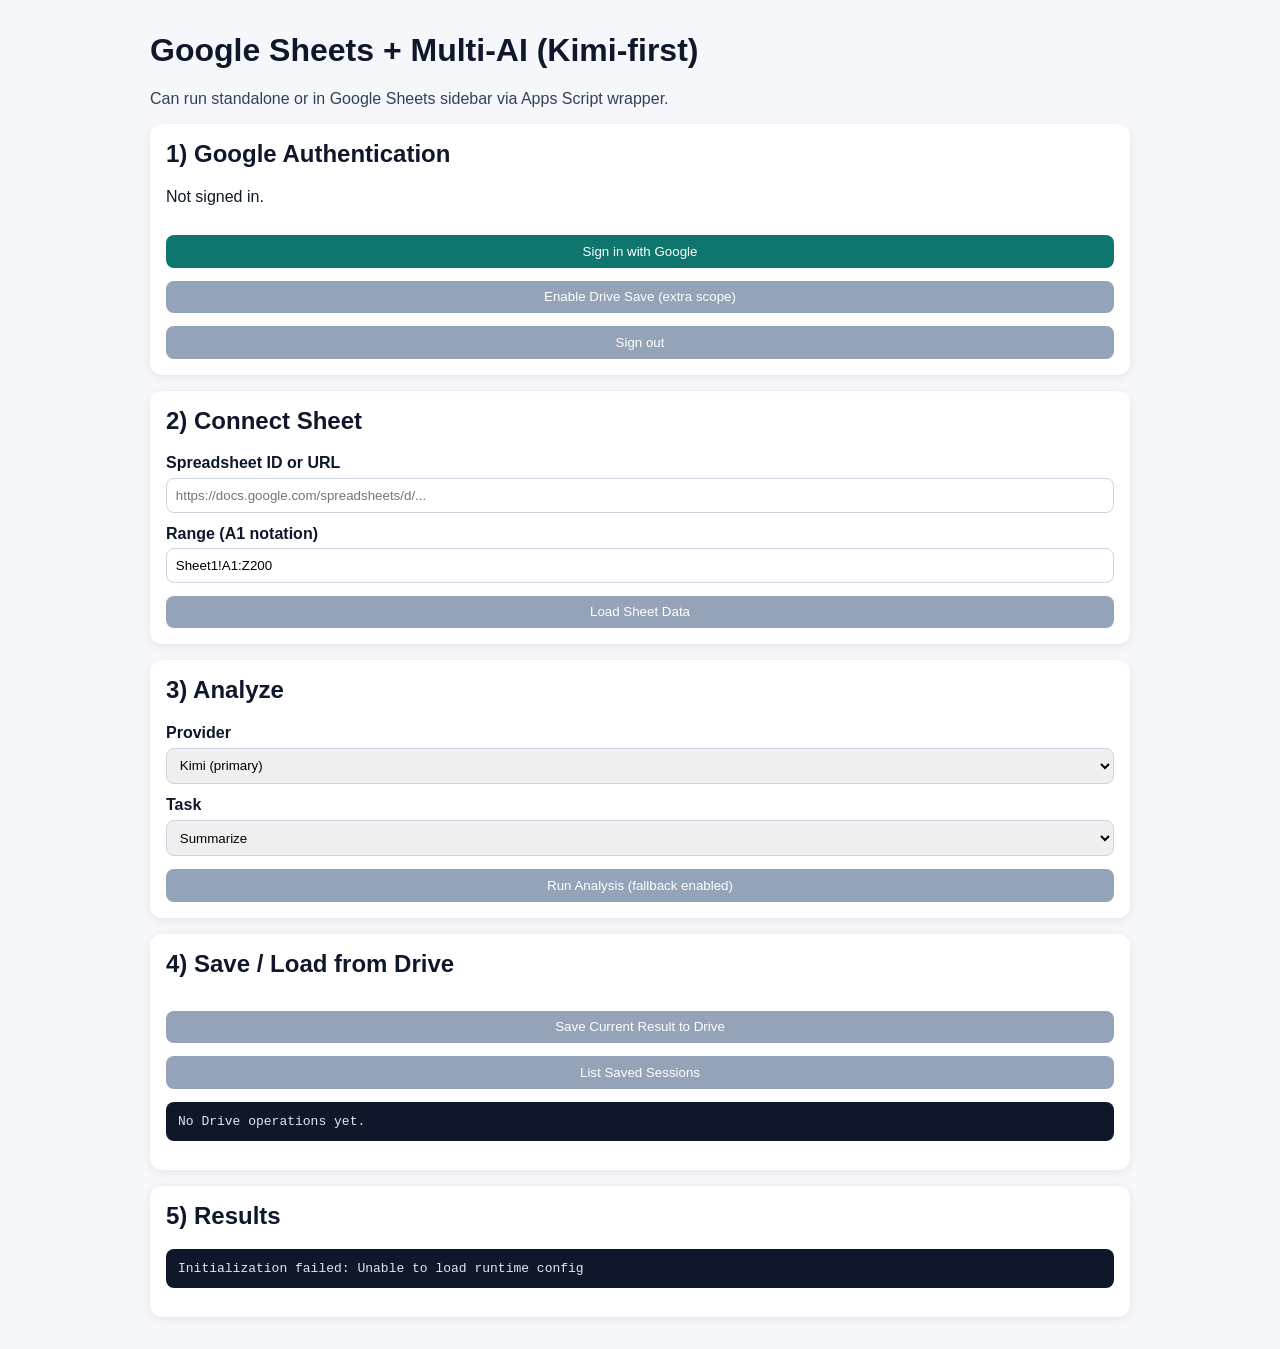
==== static/index.html @ 39331670 "Implement sidebar, Drive persistence, provider fallback, and CI deploy" ====
<!doctype html>
<html lang="en">
  <head>
    <meta charset="UTF-8" />
    <meta name="viewport" content="width=device-width, initial-scale=1.0" />
    <title>Multi-AI Google Sheets Integration</title>
    <link rel="stylesheet" href="/static/styles.css" />
    <script src="https://accounts.google.com/gsi/client" async defer></script>
    <script src="https://apis.google.com/js/api.js" async defer></script>
  </head>
  <body>
    <main class="container">
      <h1>Google Sheets + Multi-AI (Kimi-first)</h1>
      <p class="hint">Can run standalone or in Google Sheets sidebar via Apps Script wrapper.</p>

      <section class="panel" id="auth-panel">
        <h2>1) Google Authentication</h2>
        <p id="auth-status">Not signed in.</p>
        <button id="sign-in-btn">Sign in with Google</button>
        <button id="sign-in-drive-btn" disabled>Enable Drive Save (extra scope)</button>
        <button id="sign-out-btn" disabled>Sign out</button>
      </section>

      <section class="panel" id="sheet-panel">
        <h2>2) Connect Sheet</h2>
        <label>Spreadsheet ID or URL</label>
        <input id="spreadsheet-input" placeholder="https://docs.google.com/spreadsheets/d/..." />
        <label>Range (A1 notation)</label>
        <input id="range-input" value="Sheet1!A1:Z200" />
        <button id="load-sheet-btn" disabled>Load Sheet Data</button>
      </section>

      <section class="panel" id="analysis-panel">
        <h2>3) Analyze</h2>
        <label>Provider</label>
        <select id="provider-select">
          <option value="kimi">Kimi (primary)</option>
          <option value="openai">OpenAI</option>
        </select>
        <label>Task</label>
        <select id="task-select">
          <option value="summarize">Summarize</option>
          <option value="find anomalies">Find anomalies</option>
          <option value="categorize rows">Categorize rows</option>
        </select>
        <button id="analyze-btn" disabled>Run Analysis (fallback enabled)</button>
      </section>

      <section class="panel" id="drive-panel">
        <h2>4) Save / Load from Drive</h2>
        <button id="save-drive-btn" disabled>Save Current Result to Drive</button>
        <button id="list-drive-btn" disabled>List Saved Sessions</button>
        <pre id="drive-output">No Drive operations yet.</pre>
      </section>

      <section class="panel" id="results-panel">
        <h2>5) Results</h2>
        <pre id="results-output">No results yet.</pre>
      </section>
    </main>

    <script type="module" src="/static/js/main.js"></script>
  </body>
</html>
---- static/styles.css ----
:root {
  color-scheme: light;
  font-family: Inter, -apple-system, BlinkMacSystemFont, "Segoe UI", sans-serif;
}

body {
  margin: 0;
  background: #f5f7fb;
  color: #0f172a;
}

.container {
  max-width: 980px;
  margin: 2rem auto;
  padding: 0 1rem;
}

.panel {
  background: #fff;
  border-radius: 12px;
  padding: 1rem;
  margin-bottom: 1rem;
  box-shadow: 0 2px 10px rgba(2, 6, 23, 0.08);
}

h1, h2 {
  margin-top: 0;
}

label {
  display: block;
  margin-top: 0.75rem;
  font-weight: 600;
}

input, select, button {
  width: 100%;
  padding: 0.55rem;
  margin-top: 0.35rem;
  border: 1px solid #cbd5e1;
  border-radius: 8px;
  box-sizing: border-box;
}

button {
  cursor: pointer;
  background: #0f766e;
  color: #fff;
  border: 0;
  margin-top: 0.8rem;
}

button[disabled] {
  cursor: not-allowed;
  background: #94a3b8;
}

pre {
  background: #0f172a;
  color: #e2e8f0;
  padding: 0.75rem;
  border-radius: 8px;
  white-space: pre-wrap;
}

.hint {
  color: #334155;
  margin-bottom: 1rem;
}
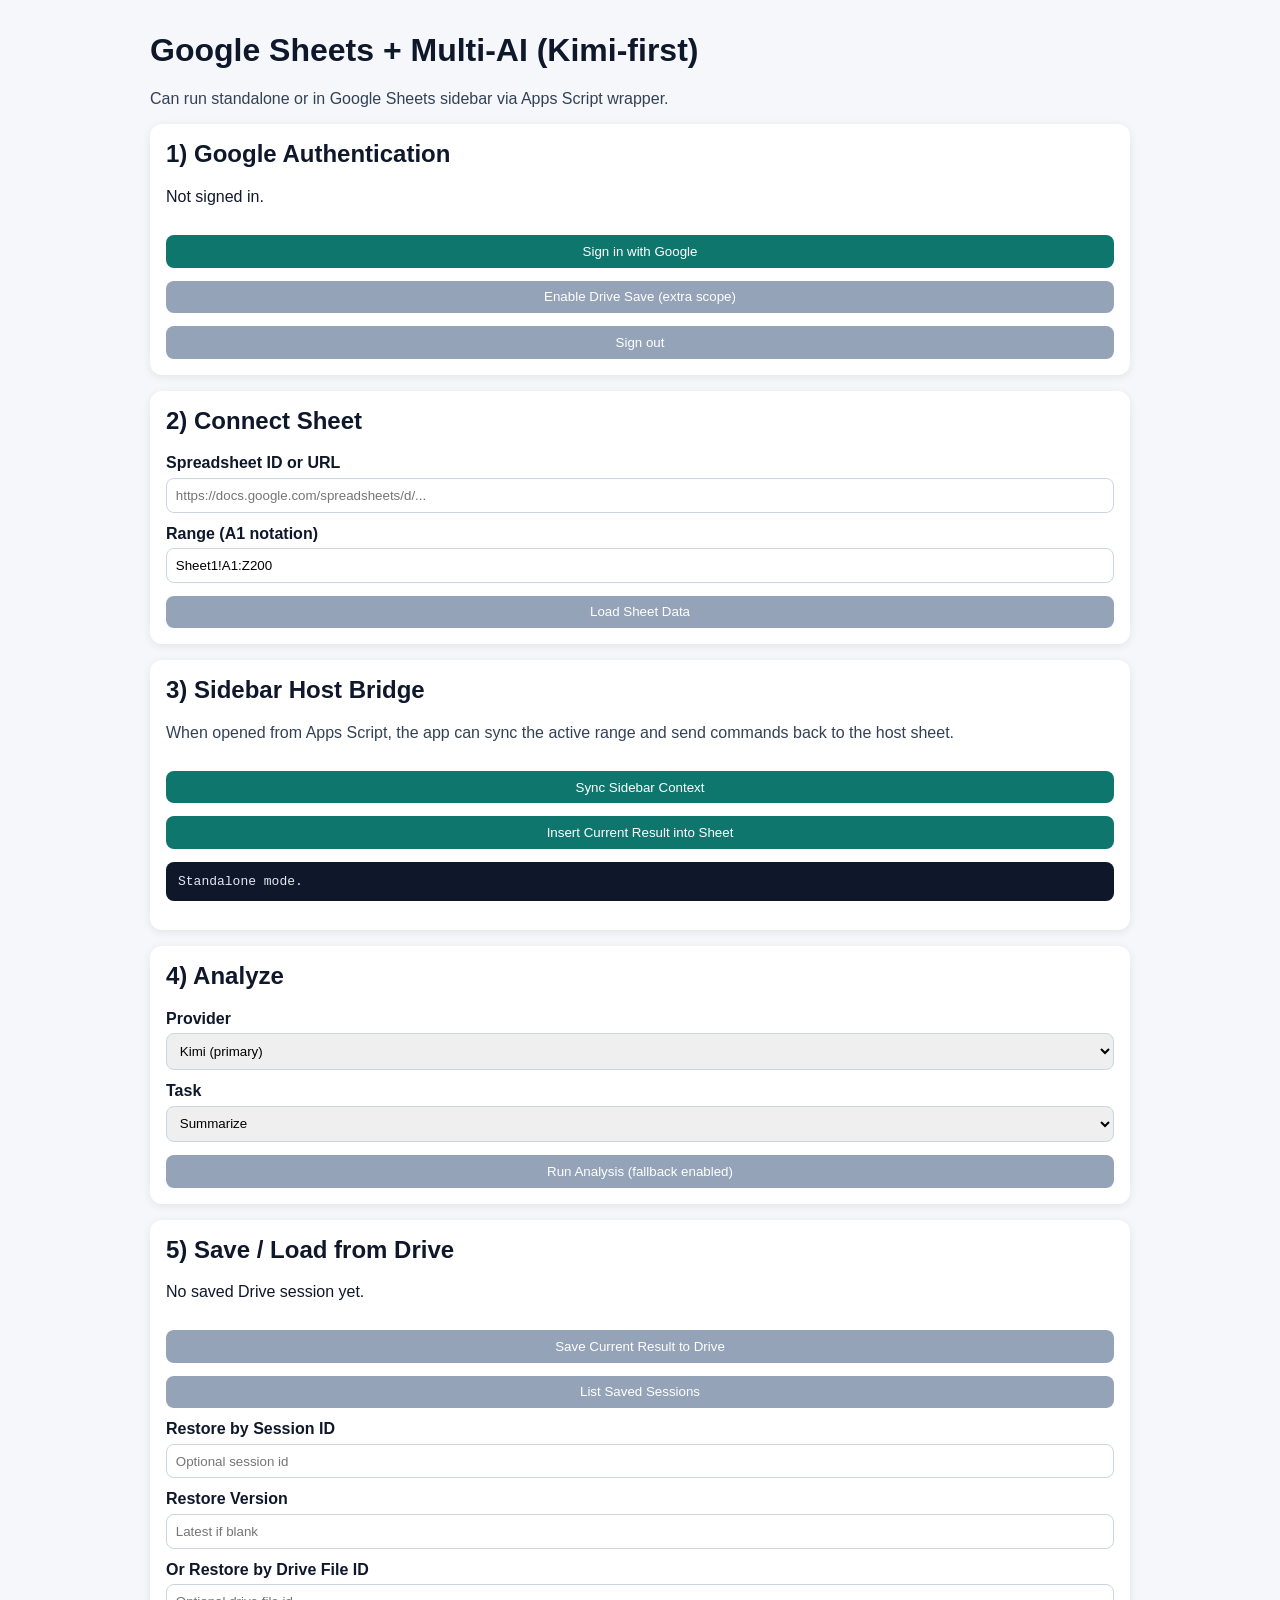
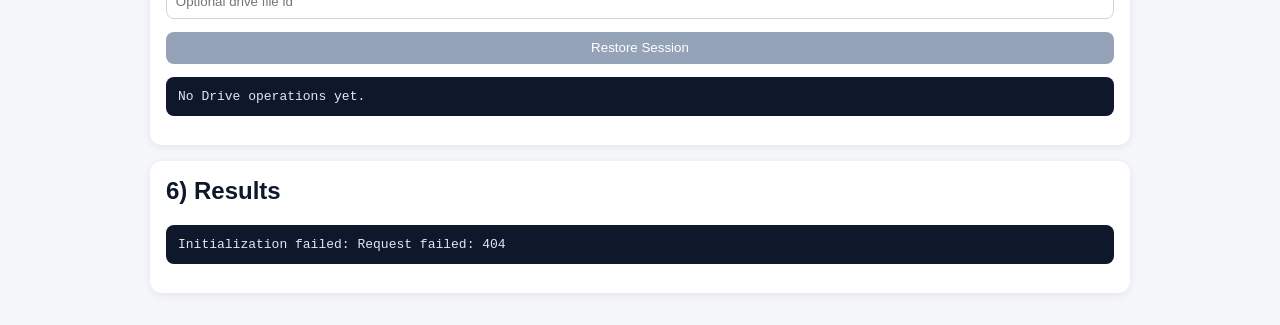
==== commit 5d897f2b: "Harden backend flows and deployment pipeline" ====
--- a/static/index.html
+++ b/static/index.html
@@ -30,8 +30,16 @@
         <button id="load-sheet-btn" disabled>Load Sheet Data</button>
       </section>
 
+      <section class="panel" id="host-panel">
+        <h2>3) Sidebar Host Bridge</h2>
+        <p class="hint">When opened from Apps Script, the app can sync the active range and send commands back to the host sheet.</p>
+        <button id="sync-sidebar-btn">Sync Sidebar Context</button>
+        <button id="insert-result-btn">Insert Current Result into Sheet</button>
+        <pre id="host-output">Standalone mode.</pre>
+      </section>
+
       <section class="panel" id="analysis-panel">
-        <h2>3) Analyze</h2>
+        <h2>4) Analyze</h2>
         <label>Provider</label>
         <select id="provider-select">
           <option value="kimi">Kimi (primary)</option>
@@ -47,14 +55,22 @@
       </section>
 
       <section class="panel" id="drive-panel">
-        <h2>4) Save / Load from Drive</h2>
+        <h2>5) Save / Load from Drive</h2>
+        <p id="session-status">No saved Drive session yet.</p>
         <button id="save-drive-btn" disabled>Save Current Result to Drive</button>
         <button id="list-drive-btn" disabled>List Saved Sessions</button>
+        <label>Restore by Session ID</label>
+        <input id="restore-session-id" placeholder="Optional session id" />
+        <label>Restore Version</label>
+        <input id="restore-version" placeholder="Latest if blank" />
+        <label>Or Restore by Drive File ID</label>
+        <input id="restore-file-id" placeholder="Optional drive file id" />
+        <button id="restore-drive-btn" disabled>Restore Session</button>
         <pre id="drive-output">No Drive operations yet.</pre>
       </section>
 
       <section class="panel" id="results-panel">
-        <h2>5) Results</h2>
+        <h2>6) Results</h2>
         <pre id="results-output">No results yet.</pre>
       </section>
     </main>
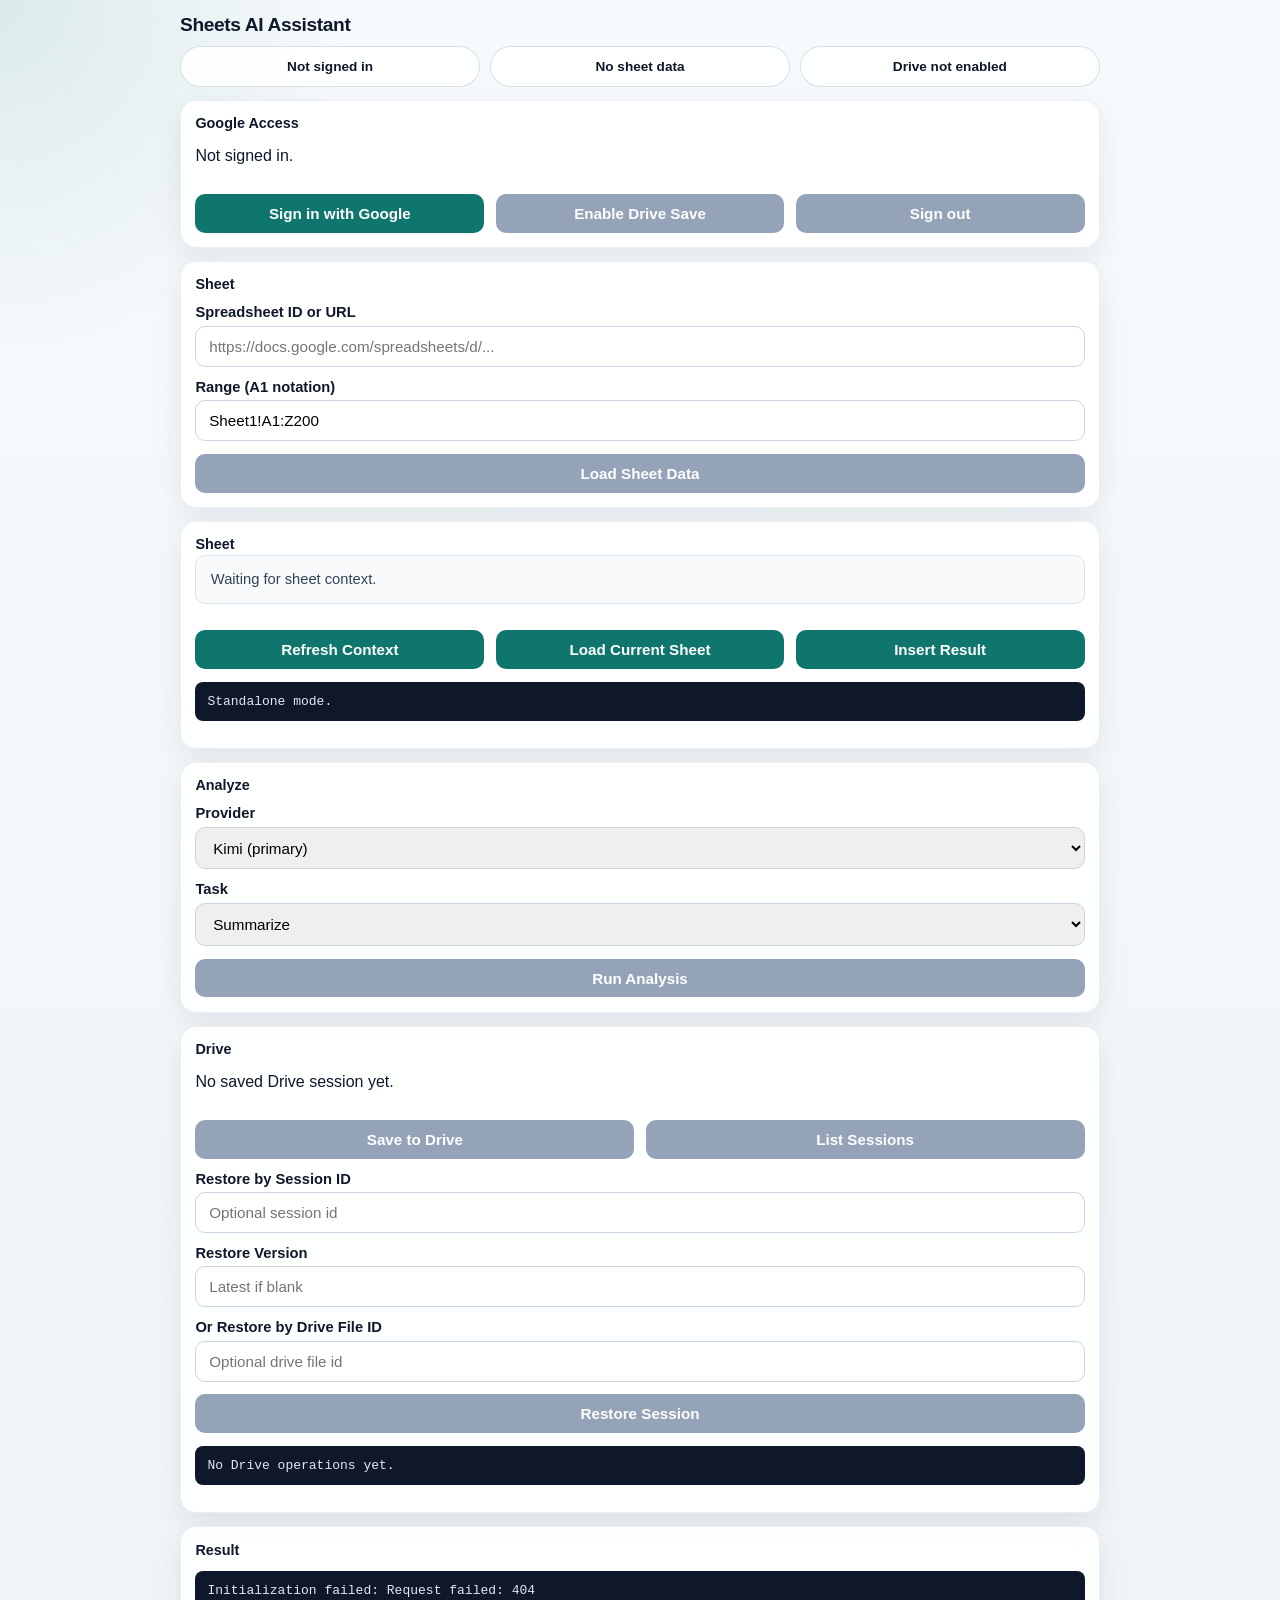
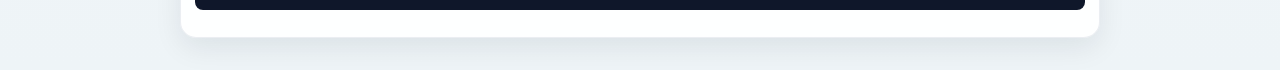
==== commit 2cb536c6: "Simplify embedded Sheets UI" ====
--- a/static/index.html
+++ b/static/index.html
@@ -10,19 +10,29 @@
   </head>
   <body>
     <main class="container">
-      <h1>Google Sheets + Multi-AI (Kimi-first)</h1>
-      <p class="hint">Can run standalone or in Google Sheets sidebar via Apps Script wrapper.</p>
+      <header class="hero">
+        <div>
+          <h1>Sheets AI Assistant</h1>
+        </div>
+        <div class="status-grid">
+          <div class="status-pill" id="auth-pill">Not signed in</div>
+          <div class="status-pill" id="sheet-pill">No sheet data</div>
+          <div class="status-pill" id="drive-pill">Drive not enabled</div>
+        </div>
+      </header>
 
       <section class="panel" id="auth-panel">
-        <h2>1) Google Authentication</h2>
+        <h2>Google Access</h2>
         <p id="auth-status">Not signed in.</p>
-        <button id="sign-in-btn">Sign in with Google</button>
-        <button id="sign-in-drive-btn" disabled>Enable Drive Save (extra scope)</button>
-        <button id="sign-out-btn" disabled>Sign out</button>
+        <div class="button-row">
+          <button id="sign-in-btn">Sign in with Google</button>
+          <button id="sign-in-drive-btn" disabled>Enable Drive Save</button>
+          <button id="sign-out-btn" disabled>Sign out</button>
+        </div>
       </section>
 
-      <section class="panel" id="sheet-panel">
-        <h2>2) Connect Sheet</h2>
+      <section class="panel standalone-only" id="sheet-panel">
+        <h2>Sheet</h2>
         <label>Spreadsheet ID or URL</label>
         <input id="spreadsheet-input" placeholder="https://docs.google.com/spreadsheets/d/..." />
         <label>Range (A1 notation)</label>
@@ -31,15 +41,18 @@
       </section>
 
       <section class="panel" id="host-panel">
-        <h2>3) Sidebar Host Bridge</h2>
-        <p class="hint">When opened from Apps Script, the app can sync the active range and send commands back to the host sheet.</p>
-        <button id="sync-sidebar-btn">Sync Sidebar Context</button>
-        <button id="insert-result-btn">Insert Current Result into Sheet</button>
+        <h2>Sheet</h2>
+        <div class="meta-card" id="host-summary">Waiting for sheet context.</div>
+        <div class="button-row">
+          <button id="sync-sidebar-btn">Refresh Context</button>
+          <button id="load-sheet-btn-embedded">Load Current Sheet</button>
+          <button id="insert-result-btn">Insert Result</button>
+        </div>
         <pre id="host-output">Standalone mode.</pre>
       </section>
 
       <section class="panel" id="analysis-panel">
-        <h2>4) Analyze</h2>
+        <h2>Analyze</h2>
         <label>Provider</label>
         <select id="provider-select">
           <option value="kimi">Kimi (primary)</option>
@@ -51,14 +64,16 @@
           <option value="find anomalies">Find anomalies</option>
           <option value="categorize rows">Categorize rows</option>
         </select>
-        <button id="analyze-btn" disabled>Run Analysis (fallback enabled)</button>
+        <button id="analyze-btn" disabled>Run Analysis</button>
       </section>
 
       <section class="panel" id="drive-panel">
-        <h2>5) Save / Load from Drive</h2>
+        <h2>Drive</h2>
         <p id="session-status">No saved Drive session yet.</p>
-        <button id="save-drive-btn" disabled>Save Current Result to Drive</button>
-        <button id="list-drive-btn" disabled>List Saved Sessions</button>
+        <div class="button-row">
+          <button id="save-drive-btn" disabled>Save to Drive</button>
+          <button id="list-drive-btn" disabled>List Sessions</button>
+        </div>
         <label>Restore by Session ID</label>
         <input id="restore-session-id" placeholder="Optional session id" />
         <label>Restore Version</label>
@@ -70,7 +85,7 @@
       </section>
 
       <section class="panel" id="results-panel">
-        <h2>6) Results</h2>
+        <h2>Result</h2>
         <pre id="results-output">No results yet.</pre>
       </section>
     </main>
--- a/static/styles.css
+++ b/static/styles.css
@@ -1,45 +1,104 @@
 :root {
   color-scheme: light;
-  font-family: Inter, -apple-system, BlinkMacSystemFont, "Segoe UI", sans-serif;
+  font-family: "Segoe UI", -apple-system, BlinkMacSystemFont, sans-serif;
 }
 
 body {
   margin: 0;
-  background: #f5f7fb;
+  background:
+    radial-gradient(circle at top left, rgba(15, 118, 110, 0.12), transparent 22rem),
+    linear-gradient(180deg, #f7fafc 0%, #eef4f7 100%);
   color: #0f172a;
 }
 
 .container {
-  max-width: 980px;
-  margin: 2rem auto;
-  padding: 0 1rem;
+  max-width: 920px;
+  margin: 0.85rem auto 2rem;
+  padding: 0 0.875rem;
+}
+
+.hero {
+  display: grid;
+  gap: 0.65rem;
+  margin-bottom: 0.8rem;
+}
+
+.status-grid {
+  display: grid;
+  grid-template-columns: repeat(3, minmax(0, 1fr));
+  gap: 0.6rem;
+}
+
+.status-pill {
+  padding: 0.75rem 0.9rem;
+  border-radius: 999px;
+  background: rgba(255, 255, 255, 0.88);
+  border: 1px solid rgba(148, 163, 184, 0.35);
+  font-size: 0.85rem;
+  font-weight: 600;
+  text-align: center;
+}
+
+.button-row {
+  display: grid;
+  grid-template-columns: repeat(auto-fit, minmax(140px, 1fr));
+  gap: 0.7rem;
+}
+
+.meta-card {
+  padding: 0.8rem 0.9rem;
+  border-radius: 10px;
+  background: #f8fafc;
+  border: 1px solid #dbe5ef;
+  color: #334155;
+  font-size: 0.92rem;
+  line-height: 1.45;
+  margin-bottom: 0.8rem;
 }
 
 .panel {
-  background: #fff;
-  border-radius: 12px;
-  padding: 1rem;
-  margin-bottom: 1rem;
-  box-shadow: 0 2px 10px rgba(2, 6, 23, 0.08);
+  background: rgba(255, 255, 255, 0.92);
+  backdrop-filter: blur(8px);
+  border: 1px solid rgba(148, 163, 184, 0.18);
+  border-radius: 16px;
+  padding: 0.9rem;
+  margin-bottom: 0.8rem;
+  box-shadow: 0 10px 28px rgba(15, 23, 42, 0.08);
 }
 
 h1, h2 {
   margin-top: 0;
+}
+
+h1 {
+  margin-bottom: 0;
+  font-size: 1.2rem;
+  font-weight: 700;
+  letter-spacing: -0.02em;
+}
+
+h2 {
+  margin-bottom: 0.2rem;
+  font-size: 0.9rem;
+  font-weight: 700;
+  letter-spacing: 0;
 }
 
 label {
   display: block;
   margin-top: 0.75rem;
   font-weight: 600;
+  font-size: 0.92rem;
 }
 
 input, select, button {
   width: 100%;
-  padding: 0.55rem;
+  padding: 0.68rem 0.8rem;
   margin-top: 0.35rem;
   border: 1px solid #cbd5e1;
-  border-radius: 8px;
+  border-radius: 10px;
   box-sizing: border-box;
+  font-size: 0.95rem;
 }
 
 button {
@@ -48,6 +107,7 @@
   color: #fff;
   border: 0;
   margin-top: 0.8rem;
+  font-weight: 700;
 }
 
 button[disabled] {
@@ -61,9 +121,88 @@
   padding: 0.75rem;
   border-radius: 8px;
   white-space: pre-wrap;
+  overflow-wrap: anywhere;
 }
 
 .hint {
   color: #334155;
-  margin-bottom: 1rem;
-}
+  margin-bottom: 0.7rem;
+}
+
+body[data-embedded="true"] .standalone-only {
+  display: none;
+}
+
+body[data-embedded="false"] .embedded-only {
+  display: none;
+}
+
+body[data-embedded="true"] .container {
+  margin: 0;
+  max-width: none;
+  padding: 0.55rem;
+}
+
+body[data-embedded="true"] .hero {
+  gap: 0.5rem;
+}
+
+body[data-embedded="true"] h1 {
+  font-size: 1.05rem;
+}
+
+body[data-embedded="true"] .status-grid {
+  grid-template-columns: 1fr;
+  gap: 0.45rem;
+}
+
+body[data-embedded="true"] .panel {
+  padding: 0.75rem;
+  margin-bottom: 0.65rem;
+  border-radius: 14px;
+}
+
+body[data-embedded="true"] #host-output,
+body[data-embedded="true"] #drive-output,
+body[data-embedded="true"] #results-output {
+  max-height: 220px;
+  overflow: auto;
+}
+
+body[data-embedded="true"] #auth-status,
+body[data-embedded="true"] #session-status {
+  margin-bottom: 0.3rem;
+  font-size: 0.86rem;
+}
+
+body[data-embedded="true"] .status-pill {
+  padding: 0.55rem 0.7rem;
+  font-size: 0.78rem;
+}
+
+body[data-embedded="true"] label {
+  font-size: 0.84rem;
+}
+
+body[data-embedded="true"] input,
+body[data-embedded="true"] select,
+body[data-embedded="true"] button {
+  font-size: 0.88rem;
+  padding: 0.58rem 0.7rem;
+}
+
+body[data-embedded="true"] .button-row {
+  grid-template-columns: 1fr;
+  gap: 0.55rem;
+}
+
+body[data-embedded="true"] .meta-card {
+  font-size: 0.84rem;
+  padding: 0.65rem 0.75rem;
+}
+
+@media (max-width: 720px) {
+  .status-grid {
+    grid-template-columns: 1fr;
+  }
+}
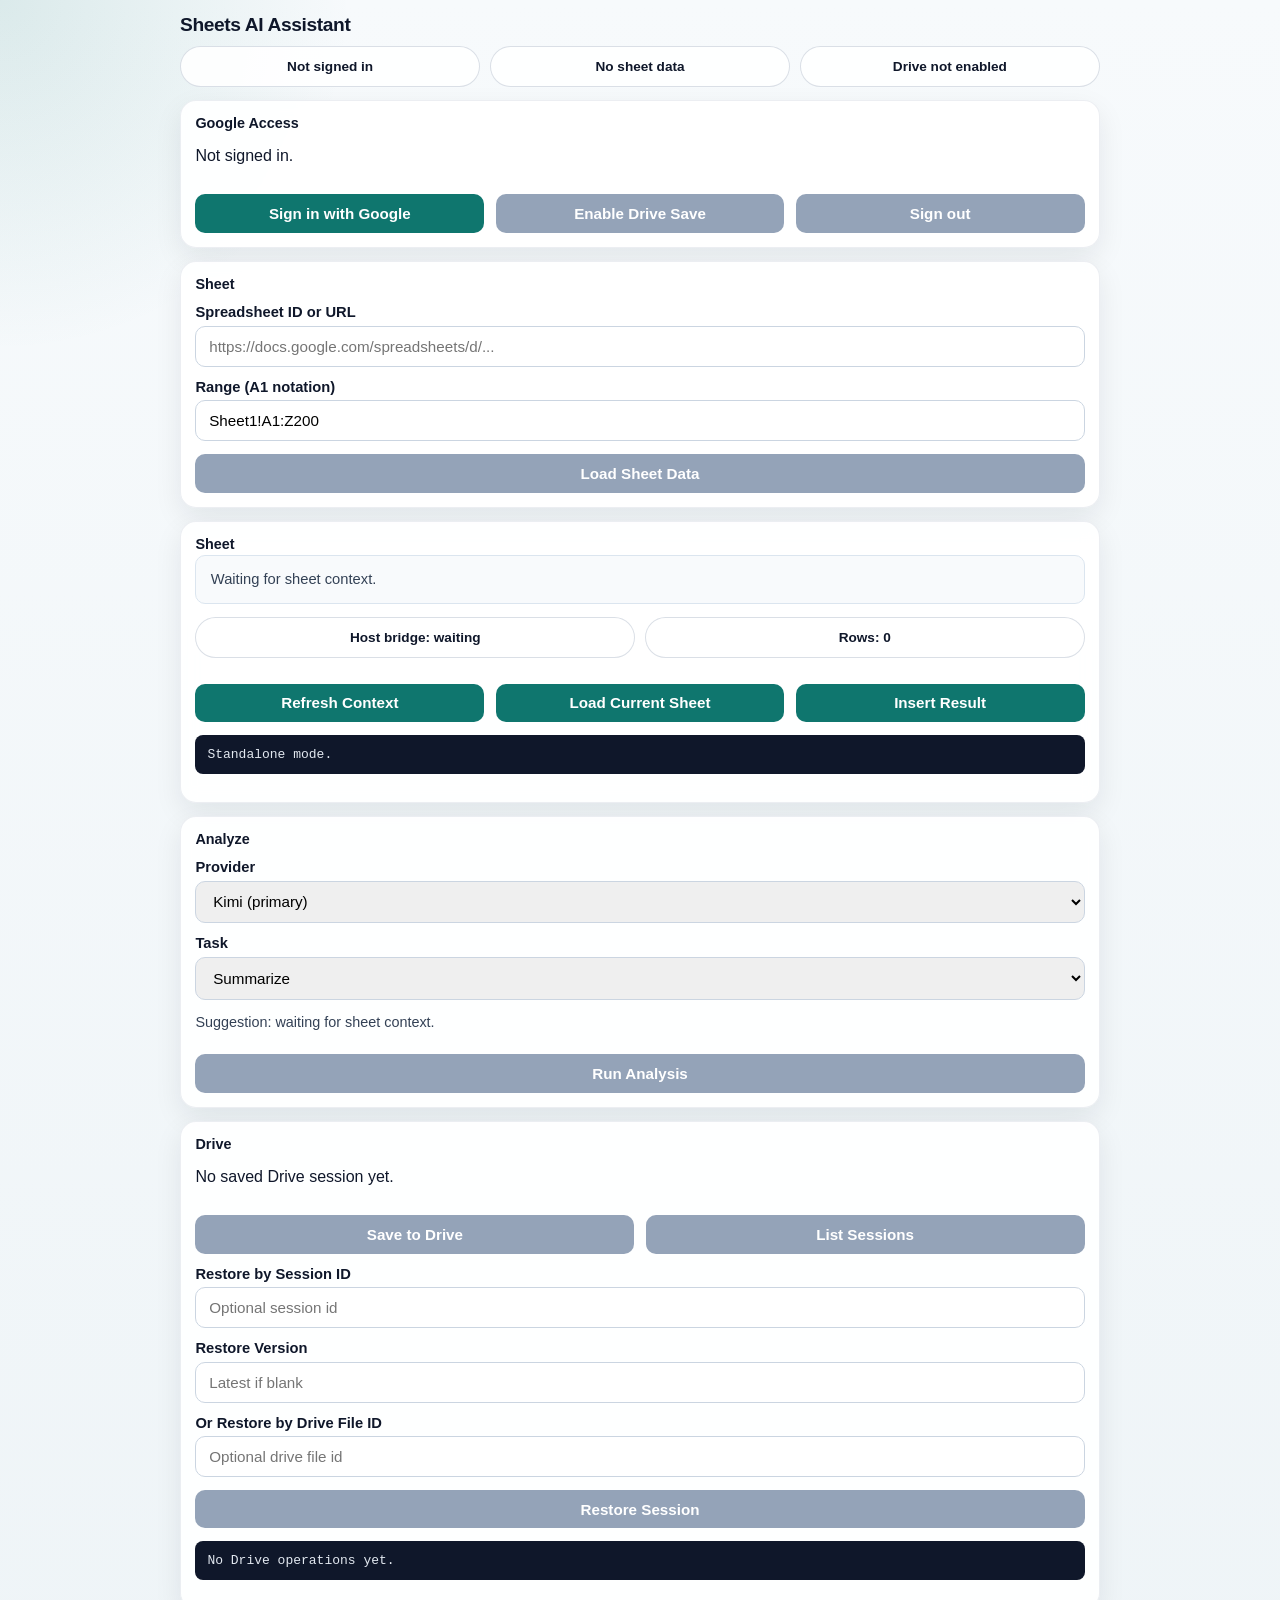
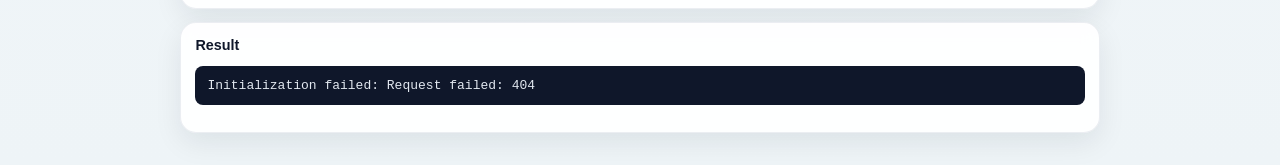
==== commit c055609c: "Improve embedded sidebar diagnostics" ====
--- a/static/index.html
+++ b/static/index.html
@@ -43,6 +43,10 @@
       <section class="panel" id="host-panel">
         <h2>Sheet</h2>
         <div class="meta-card" id="host-summary">Waiting for sheet context.</div>
+        <div class="status-grid compact-status-grid">
+          <div class="status-pill" id="host-bridge-pill">Host bridge: waiting</div>
+          <div class="status-pill" id="host-rows-pill">Rows: 0</div>
+        </div>
         <div class="button-row">
           <button id="sync-sidebar-btn">Refresh Context</button>
           <button id="load-sheet-btn-embedded">Load Current Sheet</button>
@@ -64,6 +68,7 @@
           <option value="find anomalies">Find anomalies</option>
           <option value="categorize rows">Categorize rows</option>
         </select>
+        <p class="hint" id="task-suggestion">Suggestion: waiting for sheet context.</p>
         <button id="analyze-btn" disabled>Run Analysis</button>
       </section>
 
--- a/static/styles.css
+++ b/static/styles.css
@@ -27,6 +27,11 @@
   display: grid;
   grid-template-columns: repeat(3, minmax(0, 1fr));
   gap: 0.6rem;
+}
+
+.compact-status-grid {
+  grid-template-columns: repeat(2, minmax(0, 1fr));
+  margin-bottom: 0.8rem;
 }
 
 .status-pill {
@@ -127,6 +132,7 @@
 .hint {
   color: #334155;
   margin-bottom: 0.7rem;
+  font-size: 0.9rem;
 }
 
 body[data-embedded="true"] .standalone-only {
@@ -154,6 +160,10 @@
 body[data-embedded="true"] .status-grid {
   grid-template-columns: 1fr;
   gap: 0.45rem;
+}
+
+body[data-embedded="true"] .compact-status-grid {
+  grid-template-columns: 1fr 1fr;
 }
 
 body[data-embedded="true"] .panel {
@@ -201,6 +211,11 @@
   padding: 0.65rem 0.75rem;
 }
 
+body[data-embedded="true"] .hint {
+  font-size: 0.8rem;
+  margin-bottom: 0.55rem;
+}
+
 @media (max-width: 720px) {
   .status-grid {
     grid-template-columns: 1fr;
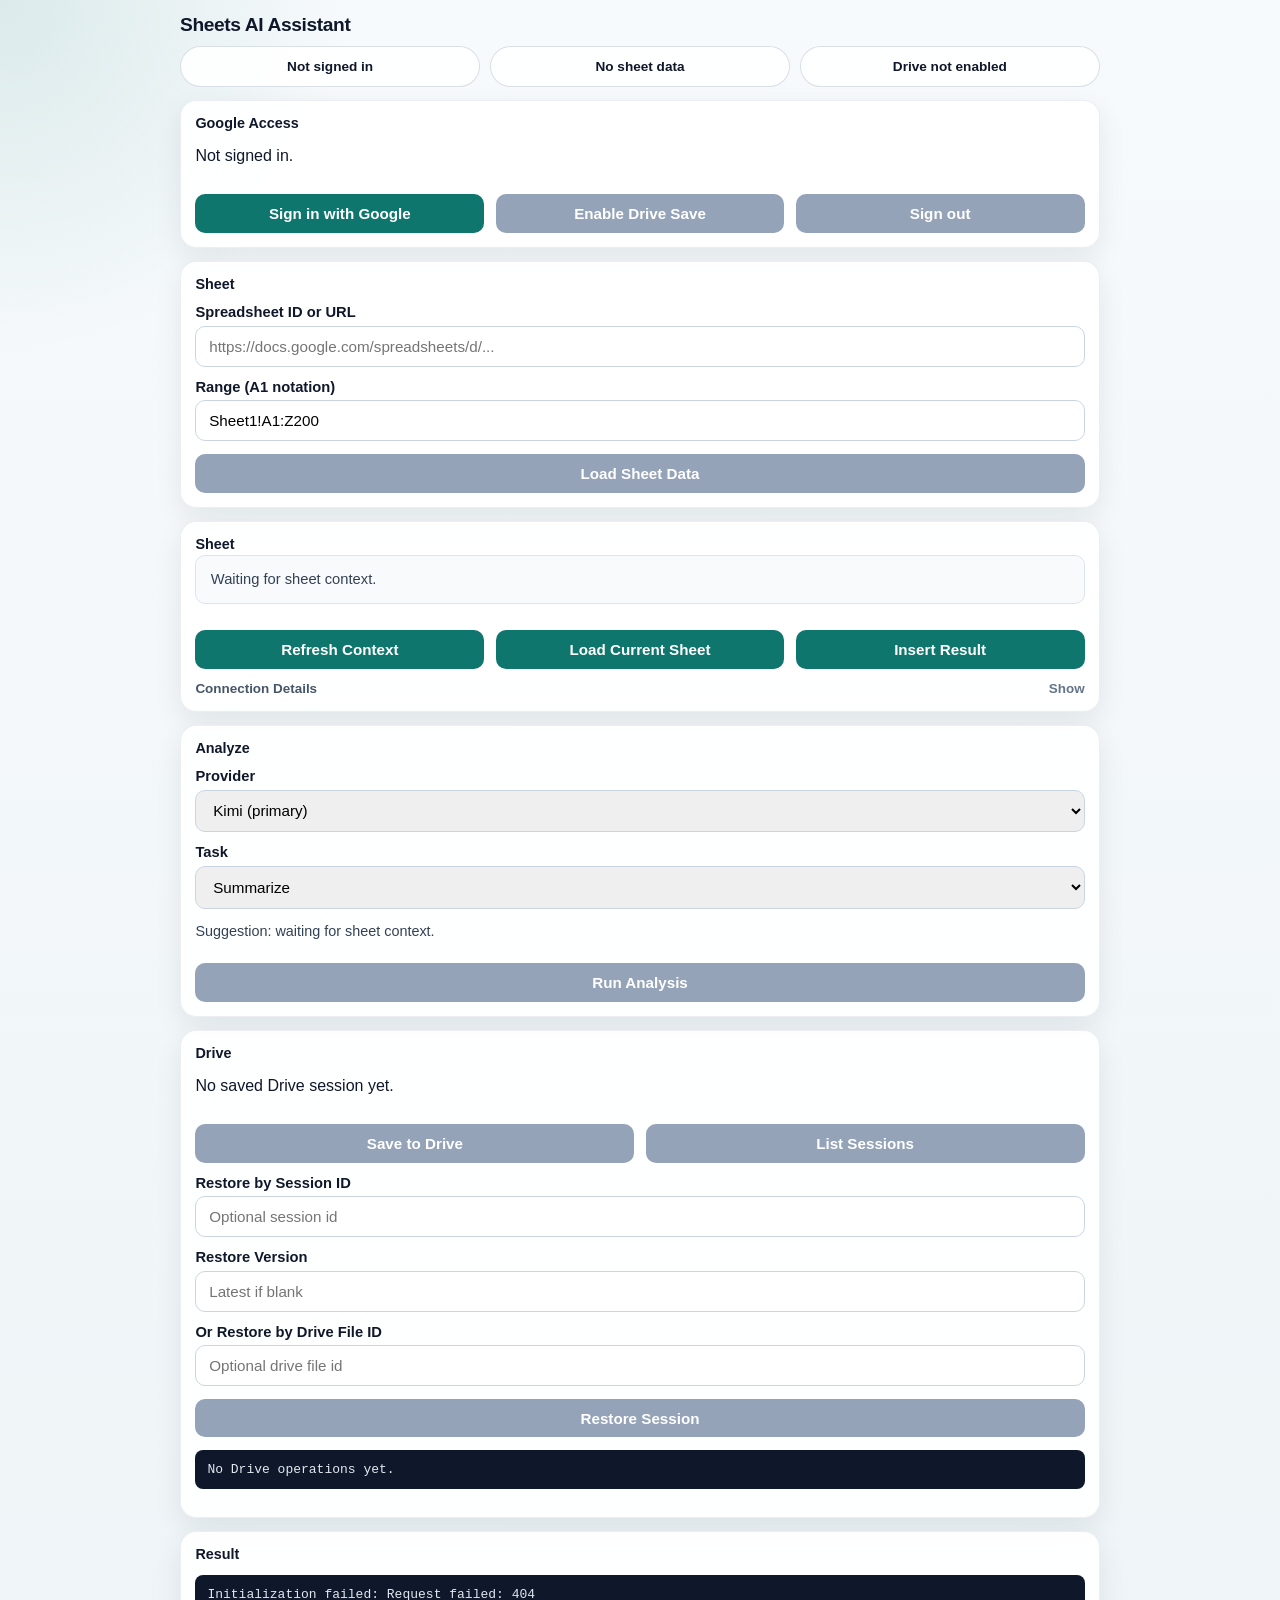
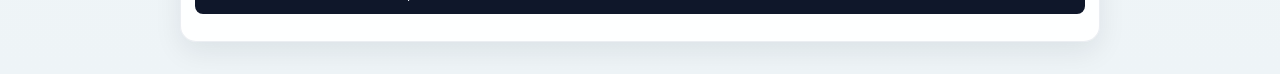
==== commit ce2cdc01: "Simplify embedded sidebar layout" ====
--- a/static/index.html
+++ b/static/index.html
@@ -10,7 +10,7 @@
   </head>
   <body>
     <main class="container">
-      <header class="hero">
+      <header class="hero standalone-only">
         <div>
           <h1>Sheets AI Assistant</h1>
         </div>
@@ -43,16 +43,19 @@
       <section class="panel" id="host-panel">
         <h2>Sheet</h2>
         <div class="meta-card" id="host-summary">Waiting for sheet context.</div>
-        <div class="status-grid compact-status-grid">
-          <div class="status-pill" id="host-bridge-pill">Host bridge: waiting</div>
-          <div class="status-pill" id="host-rows-pill">Rows: 0</div>
-        </div>
         <div class="button-row">
           <button id="sync-sidebar-btn">Refresh Context</button>
           <button id="load-sheet-btn-embedded">Load Current Sheet</button>
           <button id="insert-result-btn">Insert Result</button>
         </div>
-        <pre id="host-output">Standalone mode.</pre>
+        <details class="host-details">
+          <summary>Connection Details</summary>
+          <div class="status-grid compact-status-grid">
+            <div class="status-pill" id="host-bridge-pill">Host bridge: waiting</div>
+            <div class="status-pill" id="host-rows-pill">Rows: 0</div>
+          </div>
+          <pre id="host-output">Standalone mode.</pre>
+        </details>
       </section>
 
       <section class="panel" id="analysis-panel">
@@ -72,7 +75,7 @@
         <button id="analyze-btn" disabled>Run Analysis</button>
       </section>
 
-      <section class="panel" id="drive-panel">
+      <section class="panel embedded-only-collapsed" id="drive-panel">
         <h2>Drive</h2>
         <p id="session-status">No saved Drive session yet.</p>
         <div class="button-row">
--- a/static/styles.css
+++ b/static/styles.css
@@ -71,6 +71,37 @@
   box-shadow: 0 10px 28px rgba(15, 23, 42, 0.08);
 }
 
+.host-details {
+  margin-top: 0.8rem;
+}
+
+.host-details summary {
+  cursor: pointer;
+  color: #475569;
+  font-weight: 700;
+  font-size: 0.84rem;
+  list-style: none;
+}
+
+.host-details summary::-webkit-details-marker {
+  display: none;
+}
+
+.host-details summary::after {
+  content: "Show";
+  float: right;
+  color: #64748b;
+  font-weight: 600;
+}
+
+.host-details[open] summary::after {
+  content: "Hide";
+}
+
+.embedded-only-collapsed {
+  display: block;
+}
+
 h1, h2 {
   margin-top: 0;
 }
@@ -147,6 +178,9 @@
   margin: 0;
   max-width: none;
   padding: 0.55rem;
+  display: flex;
+  flex-direction: column;
+  min-height: 100vh;
 }
 
 body[data-embedded="true"] .hero {
@@ -172,11 +206,36 @@
   border-radius: 14px;
 }
 
+body[data-embedded="true"] #auth-panel,
+body[data-embedded="true"] #drive-panel {
+  display: none;
+}
+
+body[data-embedded="true"] #host-panel {
+  order: 1;
+}
+
+body[data-embedded="true"] #analysis-panel {
+  order: 2;
+}
+
+body[data-embedded="true"] #results-panel {
+  order: 3;
+  flex: 1 1 auto;
+  display: flex;
+  flex-direction: column;
+}
+
 body[data-embedded="true"] #host-output,
 body[data-embedded="true"] #drive-output,
 body[data-embedded="true"] #results-output {
-  max-height: 220px;
+  max-height: none;
   overflow: auto;
+}
+
+body[data-embedded="true"] #results-output {
+  flex: 1 1 auto;
+  min-height: 220px;
 }
 
 body[data-embedded="true"] #auth-status,
@@ -216,6 +275,10 @@
   margin-bottom: 0.55rem;
 }
 
+body[data-embedded="true"] .host-details {
+  margin-top: 0.55rem;
+}
+
 @media (max-width: 720px) {
   .status-grid {
     grid-template-columns: 1fr;
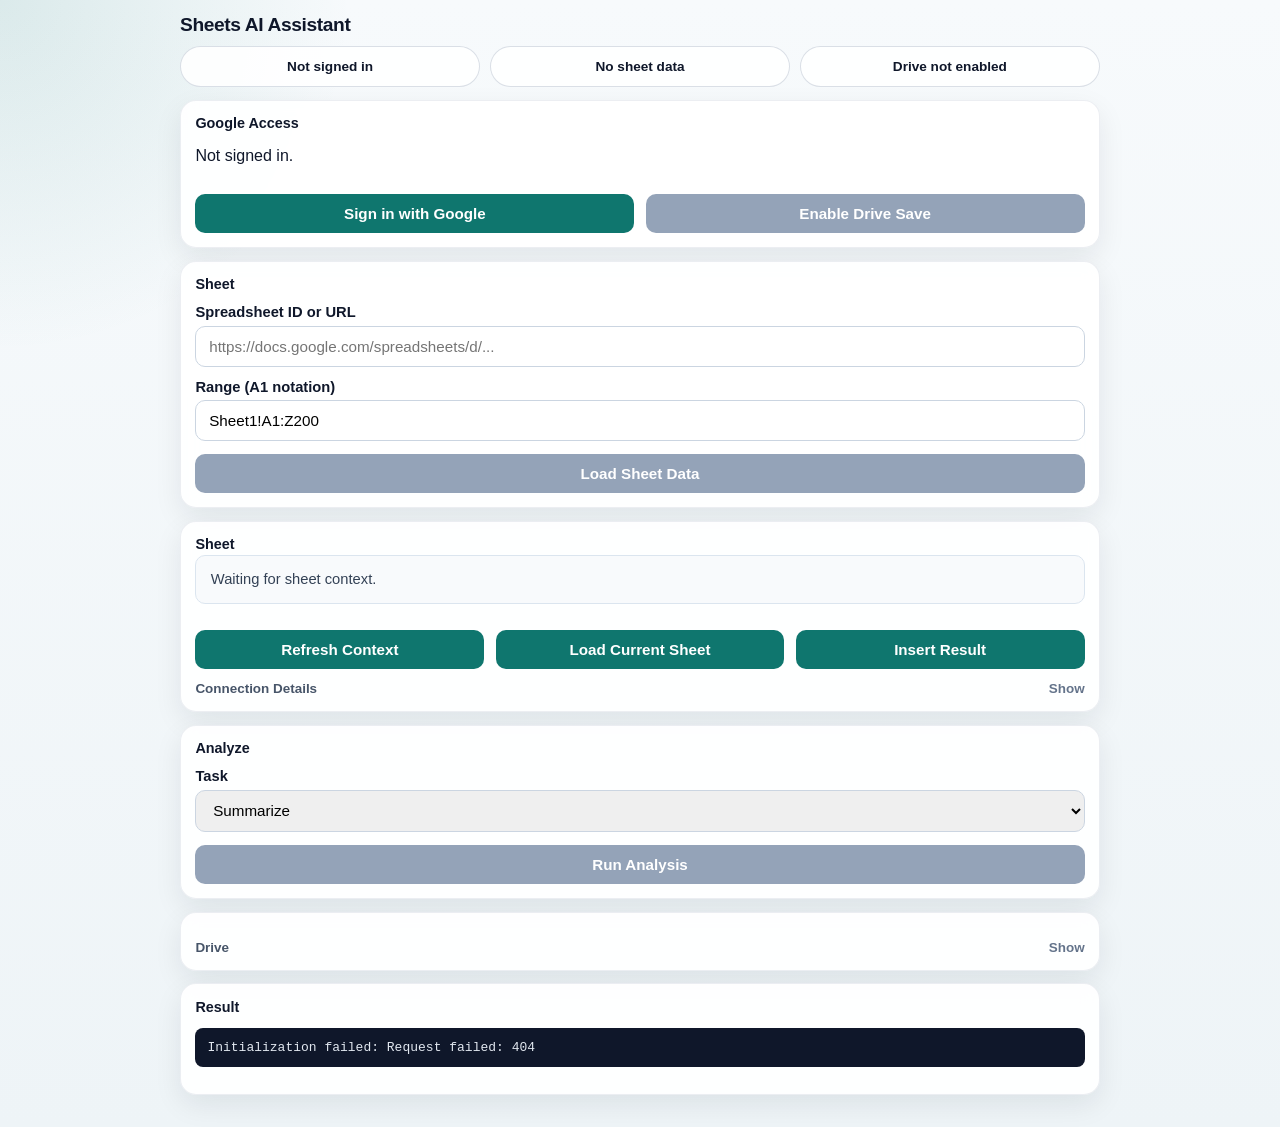
==== commit 8cd583cc: "Hide sidebar extras and collapse Drive" ====
--- a/static/index.html
+++ b/static/index.html
@@ -27,7 +27,7 @@
         <div class="button-row">
           <button id="sign-in-btn">Sign in with Google</button>
           <button id="sign-in-drive-btn" disabled>Enable Drive Save</button>
-          <button id="sign-out-btn" disabled>Sign out</button>
+          <button id="sign-out-btn" class="visually-hidden-control" disabled>Sign out</button>
         </div>
       </section>
 
@@ -60,8 +60,8 @@
 
       <section class="panel" id="analysis-panel">
         <h2>Analyze</h2>
-        <label>Provider</label>
-        <select id="provider-select">
+        <label class="visually-hidden-control" for="provider-select">Provider</label>
+        <select id="provider-select" class="visually-hidden-control">
           <option value="kimi">Kimi (primary)</option>
           <option value="openai">OpenAI</option>
         </select>
@@ -71,25 +71,27 @@
           <option value="find anomalies">Find anomalies</option>
           <option value="categorize rows">Categorize rows</option>
         </select>
-        <p class="hint" id="task-suggestion">Suggestion: waiting for sheet context.</p>
+        <p class="hint visually-hidden-control" id="task-suggestion">Suggestion: waiting for sheet context.</p>
         <button id="analyze-btn" disabled>Run Analysis</button>
       </section>
 
-      <section class="panel embedded-only-collapsed" id="drive-panel">
-        <h2>Drive</h2>
-        <p id="session-status">No saved Drive session yet.</p>
-        <div class="button-row">
-          <button id="save-drive-btn" disabled>Save to Drive</button>
-          <button id="list-drive-btn" disabled>List Sessions</button>
-        </div>
-        <label>Restore by Session ID</label>
-        <input id="restore-session-id" placeholder="Optional session id" />
-        <label>Restore Version</label>
-        <input id="restore-version" placeholder="Latest if blank" />
-        <label>Or Restore by Drive File ID</label>
-        <input id="restore-file-id" placeholder="Optional drive file id" />
-        <button id="restore-drive-btn" disabled>Restore Session</button>
-        <pre id="drive-output">No Drive operations yet.</pre>
+      <section class="panel" id="drive-panel">
+        <details class="host-details">
+          <summary>Drive</summary>
+          <p id="session-status">No saved Drive session yet.</p>
+          <div class="button-row">
+            <button id="save-drive-btn" disabled>Save to Drive</button>
+            <button id="list-drive-btn" disabled>List Sessions</button>
+          </div>
+          <label>Restore by Session ID</label>
+          <input id="restore-session-id" placeholder="Optional session id" />
+          <label>Restore Version</label>
+          <input id="restore-version" placeholder="Latest if blank" />
+          <label>Or Restore by Drive File ID</label>
+          <input id="restore-file-id" placeholder="Optional drive file id" />
+          <button id="restore-drive-btn" disabled>Restore Session</button>
+          <pre id="drive-output">No Drive operations yet.</pre>
+        </details>
       </section>
 
       <section class="panel" id="results-panel">
--- a/static/styles.css
+++ b/static/styles.css
@@ -102,6 +102,10 @@
   display: block;
 }
 
+.visually-hidden-control {
+  display: none !important;
+}
+
 h1, h2 {
   margin-top: 0;
 }
@@ -206,8 +210,7 @@
   border-radius: 14px;
 }
 
-body[data-embedded="true"] #auth-panel,
-body[data-embedded="true"] #drive-panel {
+body[data-embedded="true"] #auth-panel {
   display: none;
 }
 
@@ -226,6 +229,10 @@
   flex-direction: column;
 }
 
+body[data-embedded="true"] #drive-panel {
+  order: 4;
+}
+
 body[data-embedded="true"] #host-output,
 body[data-embedded="true"] #drive-output,
 body[data-embedded="true"] #results-output {
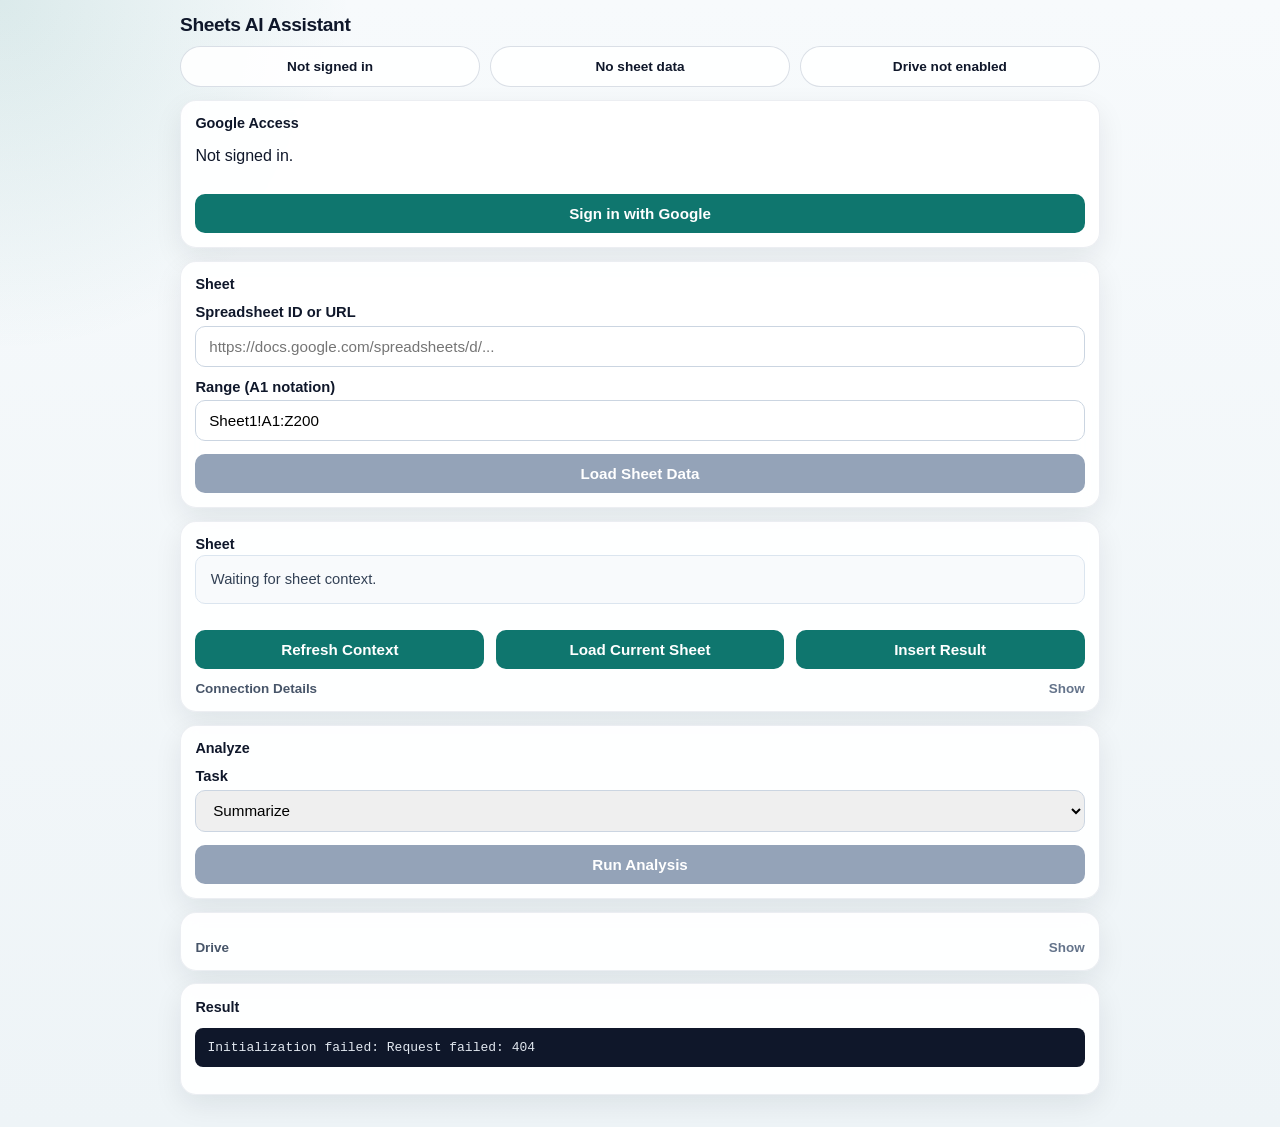
==== commit 910f185d: "Move Drive sign-in into disclosure" ====
--- a/static/index.html
+++ b/static/index.html
@@ -26,7 +26,6 @@
         <p id="auth-status">Not signed in.</p>
         <div class="button-row">
           <button id="sign-in-btn">Sign in with Google</button>
-          <button id="sign-in-drive-btn" disabled>Enable Drive Save</button>
           <button id="sign-out-btn" class="visually-hidden-control" disabled>Sign out</button>
         </div>
       </section>
@@ -78,6 +77,7 @@
       <section class="panel" id="drive-panel">
         <details class="host-details">
           <summary>Drive</summary>
+          <button id="sign-in-drive-btn">Sign in to enable Drive</button>
           <p id="session-status">No saved Drive session yet.</p>
           <div class="button-row">
             <button id="save-drive-btn" disabled>Save to Drive</button>
